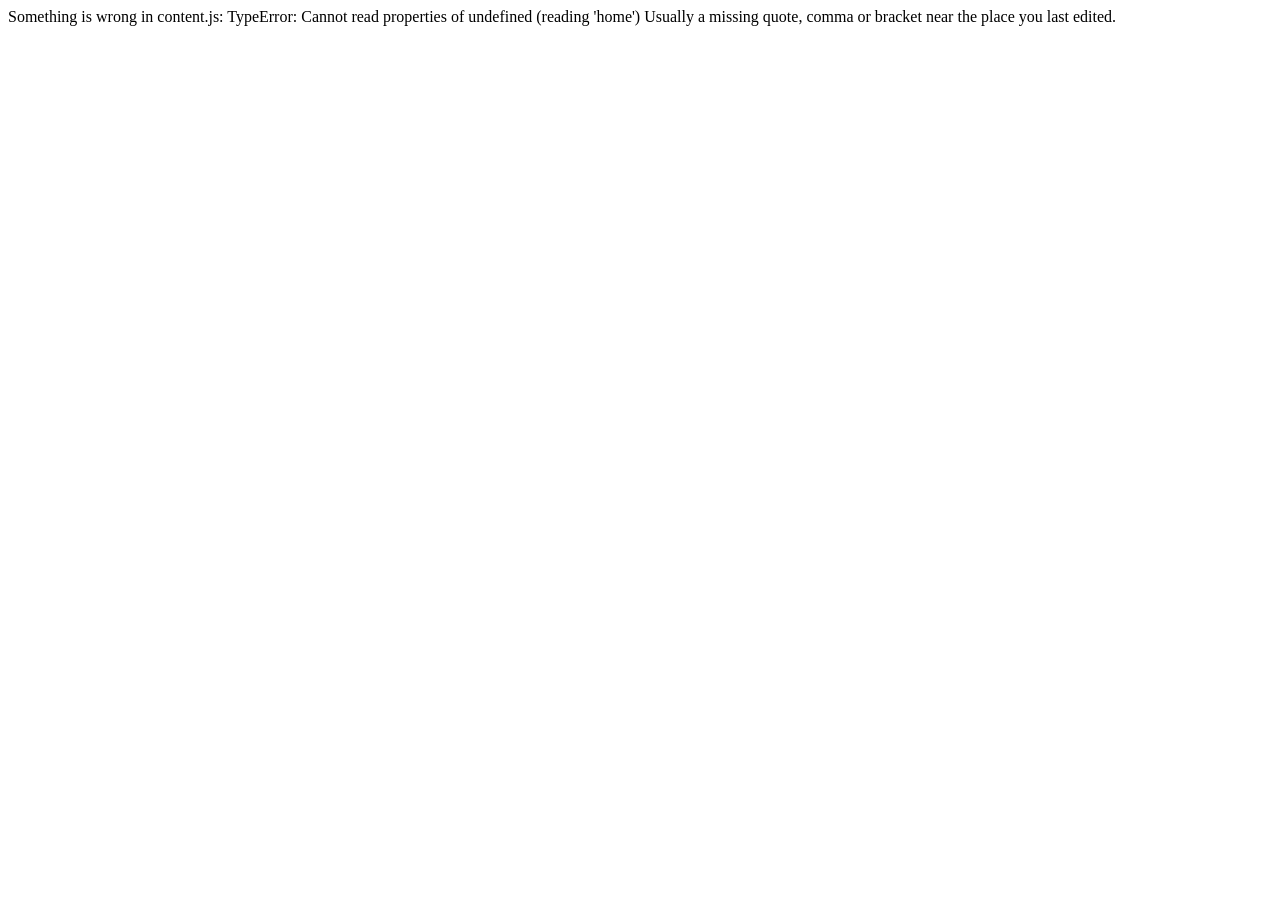
==== index.html @ e85e312a "Add files via upload" ====
<!doctype html><html lang="en"><head><meta charset="utf-8"><meta name="viewport" content="width=device-width,initial-scale=1">
<title>Sebastian Fernandez - Mechanical Engineering Portfolio</title>
<meta name="description" content="Sebastian Fernandez Del Castillo - mechanical engineering portfolio">
<link rel="preconnect" href="https://fonts.googleapis.com"><link rel="preconnect" href="https://fonts.gstatic.com" crossorigin>
<link href="https://fonts.googleapis.com/css2?family=IBM+Plex+Mono:wght@400;500&family=IBM+Plex+Sans:wght@400;500;600&display=swap" rel="stylesheet">
<link rel="stylesheet" href="assets/style.css"></head><body><div id="app"></div>
<script>
function showErr(m){document.getElementById('app').innerHTML='<div class="errbox">Something is wrong in content.js:\n\n'+m+'\n\nUsually a missing quote, comma or bracket near the place you last edited.</div>';}
window.onerror=function(m,s,l){showErr(m+(l?' (line '+l+')':''));};
</script>
<script src="content.js"></script><script src="assets/app.js"></script>
<script>
try{
  var R=window.SiteRender;
  document.getElementById('app').innerHTML=R.home();if(location.hash){var t=document.getElementById(location.hash.slice(1));if(t)t.scrollIntoView();}
}catch(e){showErr(String(e))}
</script></body></html>
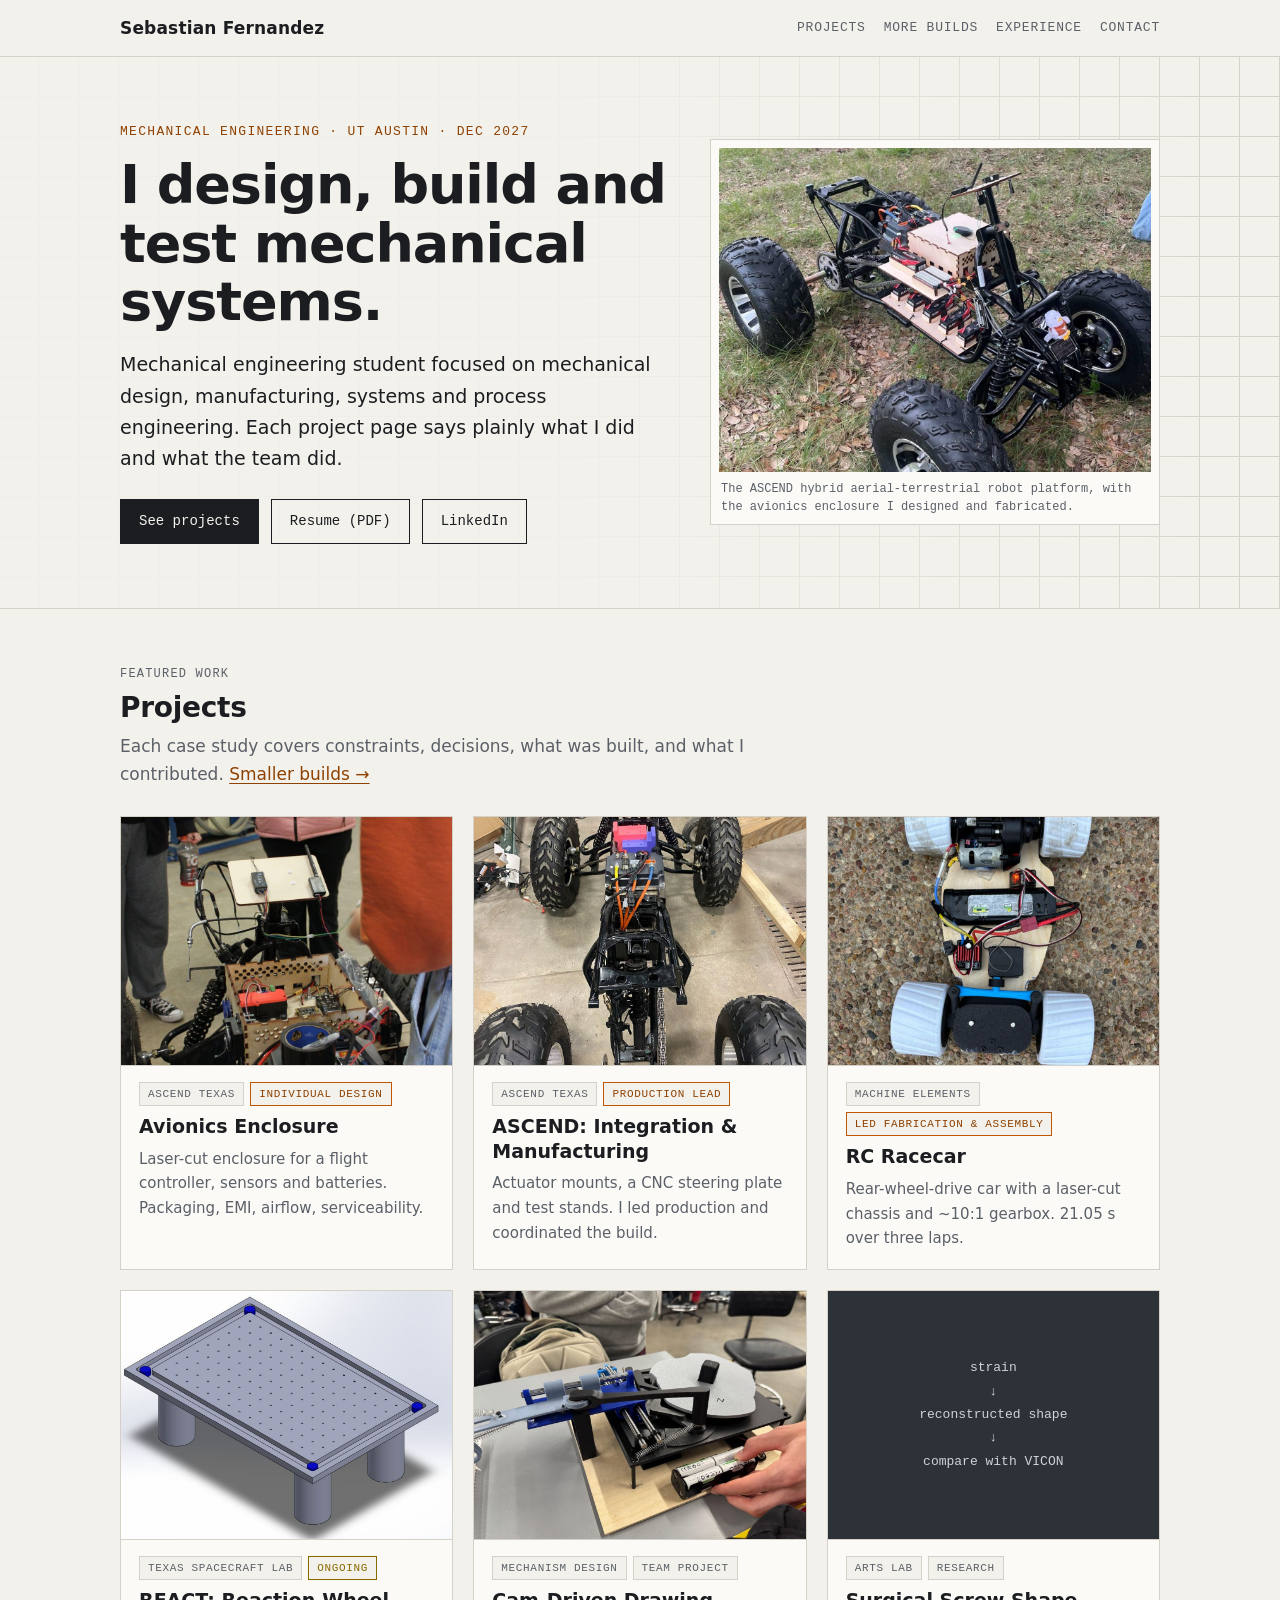
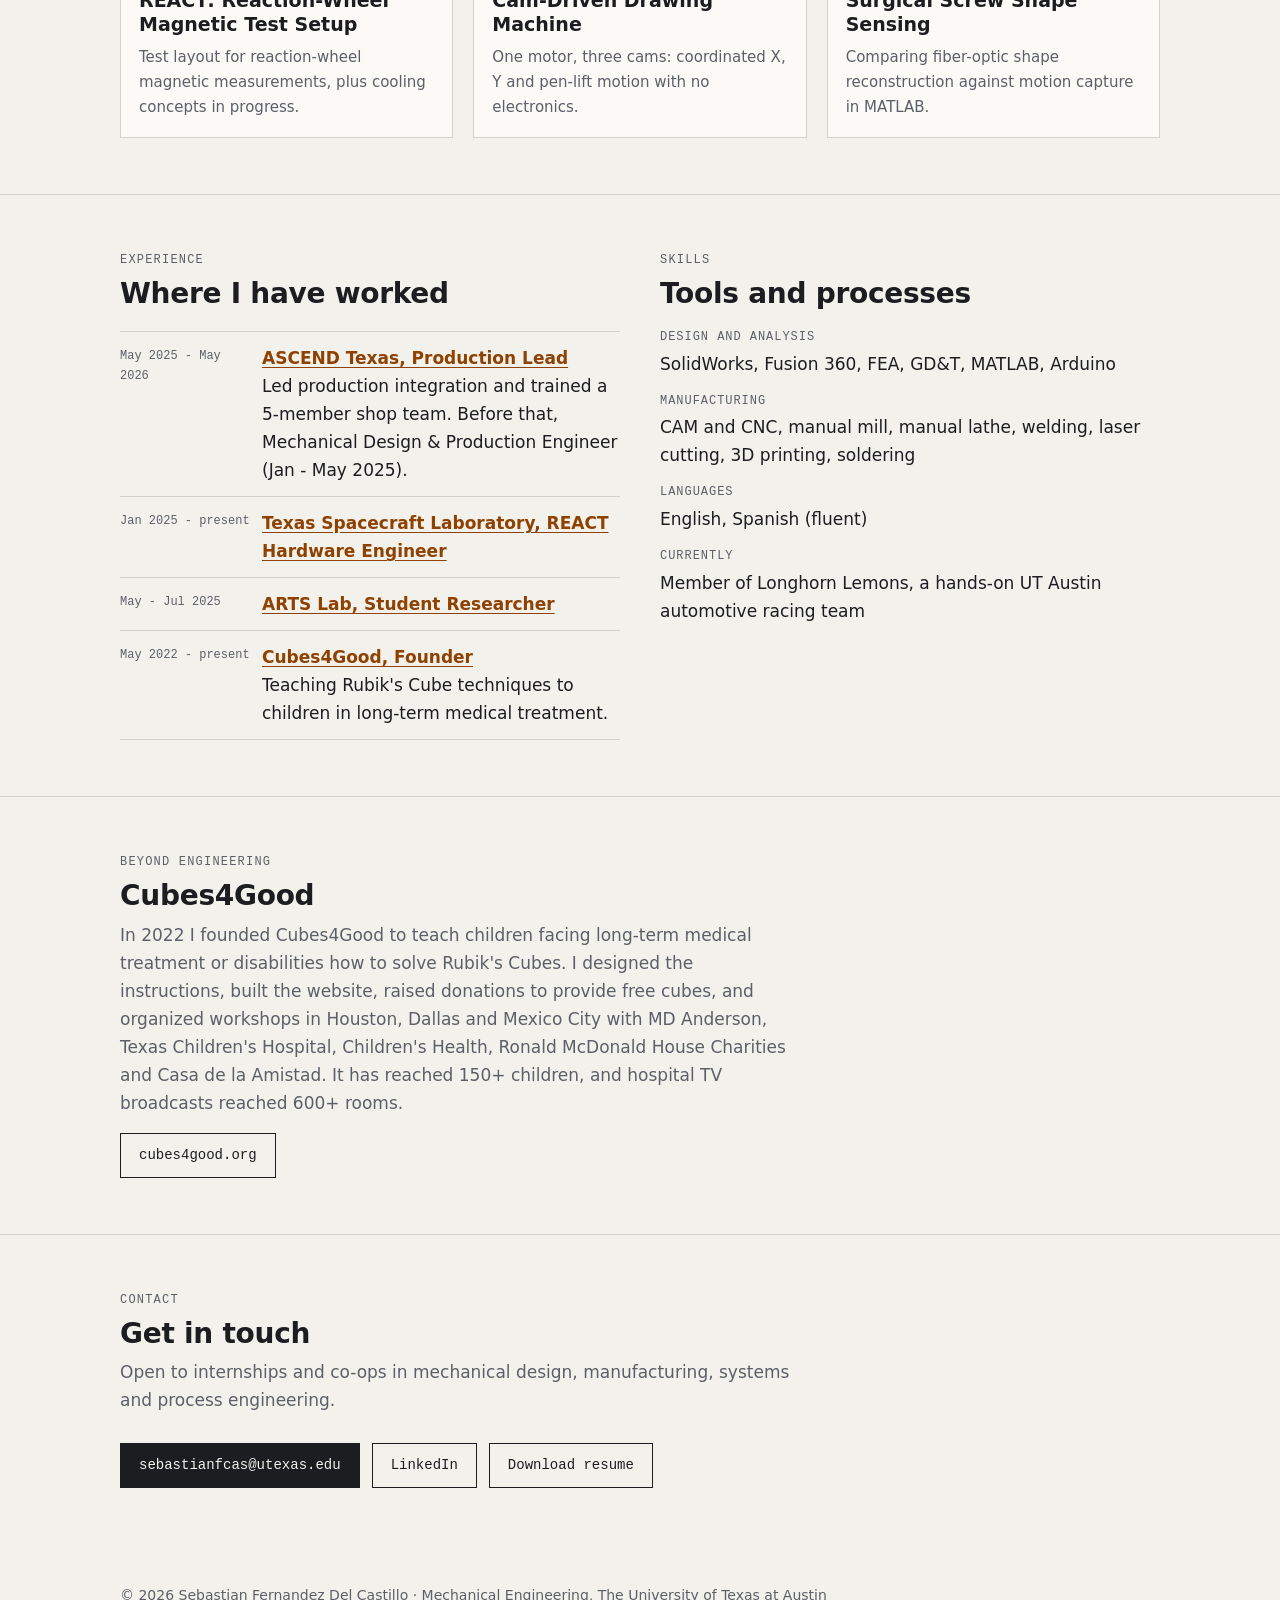
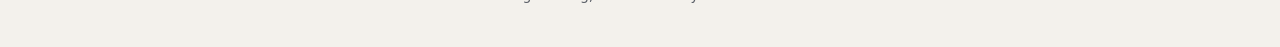
==== commit 96564baa: "Add files via upload" ====
--- a/index.html
+++ b/index.html
@@ -3,12 +3,12 @@
 <meta name="description" content="Sebastian Fernandez Del Castillo - mechanical engineering portfolio">
 <link rel="preconnect" href="https://fonts.googleapis.com"><link rel="preconnect" href="https://fonts.gstatic.com" crossorigin>
 <link href="https://fonts.googleapis.com/css2?family=IBM+Plex+Mono:wght@400;500&family=IBM+Plex+Sans:wght@400;500;600&display=swap" rel="stylesheet">
-<link rel="stylesheet" href="assets/style.css"></head><body><div id="app"></div>
+<link rel="stylesheet" href="style.css"></head><body><div id="app"></div>
 <script>
 function showErr(m){document.getElementById('app').innerHTML='<div class="errbox">Something is wrong in content.js:\n\n'+m+'\n\nUsually a missing quote, comma or bracket near the place you last edited.</div>';}
 window.onerror=function(m,s,l){showErr(m+(l?' (line '+l+')':''));};
 </script>
-<script src="content.js"></script><script src="assets/app.js"></script>
+<script src="content.js"></script><script src="app.js"></script>
 <script>
 try{
   var R=window.SiteRender;
--- a/style.css
+++ b/style.css
@@ -0,0 +1,80 @@
+:root{--bg:#f3f1ec;--panel:#fbfaf7;--ink:#1b1d20;--mute:#5b6068;--rule:#d5d1c8;--accent:#bf5700;--accent-ink:#8f4100;--steel:#2d3238;--ok:#2f6b4f;--wip:#8a6a00}
+@media (prefers-color-scheme:dark){:root{--bg:#16181b;--panel:#1d2024;--ink:#ece9e2;--mute:#9aa0a8;--rule:#32363c;--accent:#e8832a;--accent-ink:#f0a15c;--steel:#0f1113;--ok:#7fc4a0;--wip:#e0bf5a}}
+*{box-sizing:border-box}html{scroll-behavior:smooth}
+body{margin:0;background:var(--bg);color:var(--ink);font:17px/1.65 "IBM Plex Sans",system-ui,-apple-system,Segoe UI,sans-serif;-webkit-font-smoothing:antialiased}
+a{color:var(--accent-ink);text-underline-offset:3px}a:hover{color:var(--accent)}
+img{max-width:100%;display:block}
+.mono,.tag,.kicker,nav a,.spec dt,figcaption,.eyebrow{font-family:"IBM Plex Mono",ui-monospace,Menlo,monospace}
+.wrap{max-width:1080px;margin:0 auto;padding:0 20px}
+header.top{border-bottom:1px solid var(--rule);background:var(--bg);position:sticky;top:0;z-index:5}
+header.top .wrap{display:flex;justify-content:space-between;align-items:center;height:56px;gap:16px}
+.brand{font-weight:600;color:var(--ink);text-decoration:none;letter-spacing:.01em}
+nav{display:flex;gap:18px;flex-wrap:wrap}nav a{font-size:13px;color:var(--mute);text-decoration:none;text-transform:uppercase;letter-spacing:.06em}nav a:hover{color:var(--accent)}
+.hero{position:relative;border-bottom:1px solid var(--rule);background-image:linear-gradient(var(--rule) 1px,transparent 1px),linear-gradient(90deg,var(--rule) 1px,transparent 1px);background-size:40px 40px;background-position:-1px -1px}
+.hero:before{content:"";position:absolute;inset:0;background:linear-gradient(90deg,var(--bg) 45%,transparent 100%);opacity:.92}
+.hero .wrap{position:relative;display:grid;grid-template-columns:1.1fr .9fr;gap:40px;align-items:center;padding-top:64px;padding-bottom:64px}
+.eyebrow{font-size:13px;color:var(--accent-ink);text-transform:uppercase;letter-spacing:.1em;margin:0 0 14px}
+h1{font-size:clamp(34px,5vw,54px);line-height:1.08;margin:0 0 18px;letter-spacing:-.02em;font-weight:600}
+.lede{font-size:19px;color:var(--ink);max-width:34em;margin:0 0 24px}
+.hero figure{margin:0;border:1px solid var(--rule);background:var(--panel);padding:8px}
+.hero figure img{width:100%;aspect-ratio:4/3;object-fit:cover}
+figcaption{font-size:12px;color:var(--mute);padding:8px 2px 0;line-height:1.5}
+.btns{display:flex;gap:12px;flex-wrap:wrap}
+.btn{display:inline-block;padding:10px 18px;border:1px solid var(--ink);color:var(--ink);text-decoration:none;font-size:14px;font-family:"IBM Plex Mono",monospace}
+.btn.primary{background:var(--ink);color:var(--bg)}.btn:hover{border-color:var(--accent);color:var(--accent)}.btn.primary:hover{background:var(--accent);color:#fff}
+section{padding:56px 0;border-bottom:1px solid var(--rule)}
+h2{font-size:28px;line-height:1.2;margin:0 0 8px;letter-spacing:-.01em;font-weight:600}
+.kicker{font-size:12px;color:var(--mute);text-transform:uppercase;letter-spacing:.1em;margin:0 0 6px}
+.sub{color:var(--mute);margin:0 0 28px;max-width:40em}
+.grid{display:grid;grid-template-columns:repeat(3,1fr);gap:20px}
+.card{background:var(--panel);border:1px solid var(--rule);display:flex;flex-direction:column;text-decoration:none;color:var(--ink);transition:border-color .15s,transform .15s}
+.card:hover{border-color:var(--accent);transform:translateY(-2px);color:var(--ink)}
+.card img{aspect-ratio:4/3;object-fit:cover;width:100%;border-bottom:1px solid var(--rule);background:#e4e1da}
+.card .body{padding:16px 18px 18px;display:flex;flex-direction:column;gap:8px;flex:1}
+.card h3{margin:0;font-size:19px;line-height:1.3}.card p{margin:0;font-size:15px;color:var(--mute)}
+.tag{display:inline-block;font-size:11px;text-transform:uppercase;letter-spacing:.06em;padding:2px 8px;border:1px solid var(--rule);color:var(--mute);background:var(--bg)}
+.tag.own{border-color:var(--accent);color:var(--accent-ink)}.tag.ok{border-color:var(--ok);color:var(--ok)}.tag.wip{border-color:var(--wip);color:var(--wip)}
+.tags{display:flex;gap:6px;flex-wrap:wrap}
+.cols{display:grid;grid-template-columns:1fr 1fr;gap:40px}
+.skills dt{font-family:"IBM Plex Mono",monospace;font-size:12px;text-transform:uppercase;letter-spacing:.08em;color:var(--mute);margin-top:14px}.skills dd{margin:2px 0 0}
+.tl{list-style:none;margin:0;padding:0}.tl li{padding:12px 0;border-top:1px solid var(--rule);display:grid;grid-template-columns:130px 1fr;gap:12px}.tl li:last-child{border-bottom:1px solid var(--rule)}
+.tl .when{font-family:"IBM Plex Mono",monospace;font-size:12px;color:var(--mute);padding-top:3px}
+.tl a{font-weight:600}
+footer{padding:40px 0;color:var(--mute);font-size:14px}
+/* case study */
+.crumb{font-family:"IBM Plex Mono",monospace;font-size:13px;padding:20px 0 0}
+.cs-head{padding:28px 0 36px;border-bottom:1px solid var(--rule)}
+.cs-head h1{font-size:clamp(30px,4.4vw,46px)}
+.spec{display:grid;grid-template-columns:repeat(4,1fr);gap:0;border:1px solid var(--rule);background:var(--panel);margin-top:26px}
+.spec div{padding:12px 16px;border-right:1px solid var(--rule)}.spec div:last-child{border-right:0}
+.spec dt{font-size:11px;text-transform:uppercase;letter-spacing:.08em;color:var(--mute)}.spec dd{margin:4px 0 0;font-size:15px;line-height:1.4}
+.article{display:grid;grid-template-columns:200px 1fr;gap:48px;padding:40px 0}
+.toc{position:sticky;top:76px;align-self:start;font-family:"IBM Plex Mono",monospace;font-size:12px;text-transform:uppercase;letter-spacing:.06em}
+.toc a{display:block;color:var(--mute);text-decoration:none;padding:5px 0 5px 12px;border-left:2px solid var(--rule)}.toc a:hover{color:var(--accent);border-color:var(--accent)}
+.prose{max-width:740px;min-width:0}
+.prose section{padding:0 0 36px;border:0}
+.prose h2{font-size:23px;margin-bottom:10px;padding-top:6px}
+.prose h3{font-size:18px;margin:26px 0 6px}
+.prose p{margin:0 0 14px}.prose ul{padding-left:20px;margin:0 0 14px}.prose li{margin-bottom:6px}
+.role{display:grid;grid-template-columns:1fr 1fr;gap:0;border:1px solid var(--rule);background:var(--panel);margin:8px 0 14px}
+.role>div{padding:14px 18px}.role>div+div{border-left:1px solid var(--rule)}
+.role h4{margin:0 0 6px;font-family:"IBM Plex Mono",monospace;font-size:12px;text-transform:uppercase;letter-spacing:.08em;color:var(--accent-ink)}
+.role ul{margin:0;padding-left:18px;font-size:15px}.role li{margin-bottom:4px}
+.fig{margin:18px 0}.fig figure{margin:0;border:1px solid var(--rule);background:var(--panel);padding:8px}
+.fig .row{display:grid;gap:8px}.fig .r2{grid-template-columns:1fr 1fr}.fig .r3{grid-template-columns:repeat(3,1fr)}
+.fig img{width:100%;height:100%;object-fit:cover;max-height:520px}.fig img.contain{object-fit:contain;background:#fff}
+.fig figure.one img{max-height:560px;object-fit:contain;background:#fff;margin:0 auto}
+.callout{border-left:3px solid var(--accent);background:var(--panel);padding:12px 16px;margin:16px 0;font-size:15px}
+.callout.wip{border-color:var(--wip)}
+.flow{display:flex;flex-wrap:wrap;align-items:stretch;gap:0;margin:18px 0;border:1px solid var(--rule);background:var(--panel)}
+.flow div{flex:1 1 140px;padding:14px;border-right:1px solid var(--rule);font-size:14px;line-height:1.4;position:relative}
+.flow div:last-child{border-right:0}.flow b{display:block;font-family:"IBM Plex Mono",monospace;font-size:11px;text-transform:uppercase;letter-spacing:.08em;color:var(--accent-ink);margin-bottom:4px}
+.flow div:not(:last-child):after{content:"→";position:absolute;right:-9px;top:50%;transform:translateY(-50%);background:var(--panel);color:var(--accent);z-index:1;font-size:16px;line-height:1}
+.pager{display:flex;justify-content:space-between;gap:16px;padding:28px 0;border-top:1px solid var(--rule);font-family:"IBM Plex Mono",monospace;font-size:14px}
+table{border-collapse:collapse;width:100%;font-size:15px;margin:10px 0 18px}th,td{border:1px solid var(--rule);padding:8px 12px;text-align:left;vertical-align:top}th{background:var(--panel);font-family:"IBM Plex Mono",monospace;font-size:12px;text-transform:uppercase;letter-spacing:.06em;color:var(--mute)}
+@media(max-width:860px){.hero .wrap,.cols{grid-template-columns:1fr}.hero:before{background:var(--bg);opacity:.8}.grid{grid-template-columns:1fr 1fr}.article{grid-template-columns:1fr;gap:0}.toc{display:none}.spec{grid-template-columns:1fr 1fr}.spec div{border-bottom:1px solid var(--rule)}.role{grid-template-columns:1fr}.role>div+div{border-left:0;border-top:1px solid var(--rule)}.tl li{grid-template-columns:1fr;gap:0}}
+@media(max-width:560px){.grid,.fig .r2,.fig .r3{grid-template-columns:1fr}nav{gap:12px}header.top .wrap{height:auto;padding:10px 20px;flex-direction:column;align-items:flex-start}body{font-size:16px}}
+.grid.two{grid-template-columns:repeat(2,1fr)}
+.ph{aspect-ratio:4/3;border-bottom:1px solid var(--rule);background:#2d3238;display:grid;place-items:center;color:#cfd3d8;font-family:"IBM Plex Mono",monospace;font-size:13px;text-align:center;padding:20px;line-height:1.8}
+.errbox{max-width:760px;margin:60px auto;padding:20px;border:2px solid #b00020;background:#fff5f5;color:#400;font-family:ui-monospace,monospace;font-size:14px;white-space:pre-wrap}
+@media(max-width:560px){.grid.two{grid-template-columns:1fr}}
